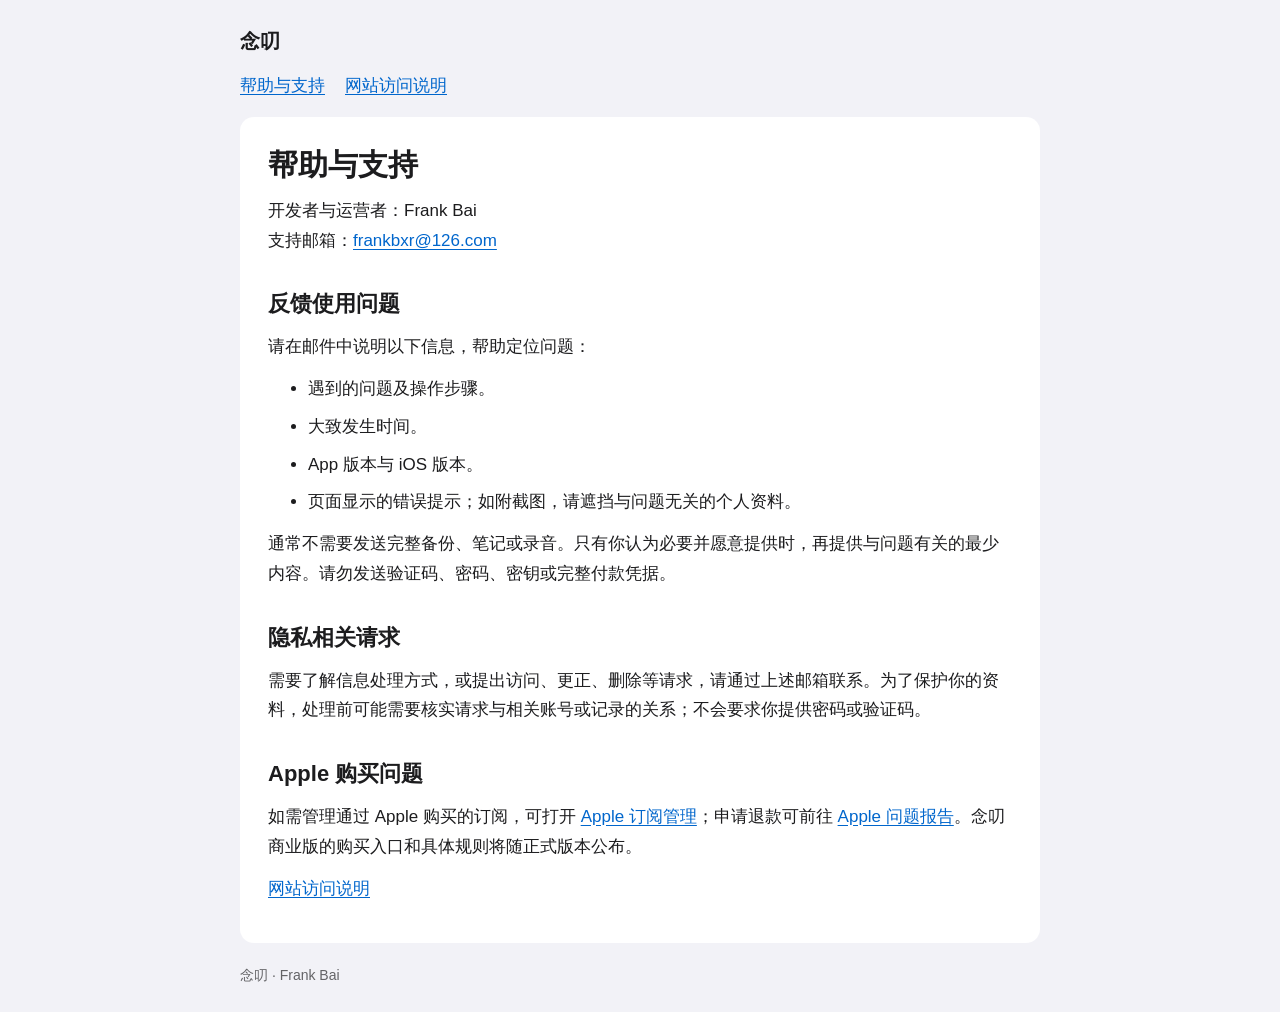
==== support.html @ a97942dc "Add Niandao support website" ====
<!doctype html>
<html lang="zh-CN">
<head>
<meta charset="utf-8">
<meta name="viewport" content="width=device-width, initial-scale=1">
<meta name="description" content="联系念叨 App 开发者，反馈使用问题、获取帮助或提出隐私相关请求。">
<title>帮助与支持 · 念叨</title>
<link rel="stylesheet" href="styles.css">
<link rel="icon" href="favicon.svg" type="image/svg+xml">
</head>
<body>
<header><a class="brand" href="index.html">念叨</a><nav aria-label="页面导航"><a href="support.html" aria-current="page">帮助与支持</a><a href="site-privacy.html">网站访问说明</a></nav></header>
<main>
<h1>帮助与支持</h1>
<p>开发者与运营者：Frank Bai<br>支持邮箱：<a href="mailto:frankbxr@126.com">frankbxr@126.com</a></p>
<h2>反馈使用问题</h2>
<p>请在邮件中说明以下信息，帮助定位问题：</p>
<ul><li>遇到的问题及操作步骤。</li><li>大致发生时间。</li><li>App 版本与 iOS 版本。</li><li>页面显示的错误提示；如附截图，请遮挡与问题无关的个人资料。</li></ul>
<p>通常不需要发送完整备份、笔记或录音。只有你认为必要并愿意提供时，再提供与问题有关的最少内容。请勿发送验证码、密码、密钥或完整付款凭据。</p>
<h2>隐私相关请求</h2>
<p>需要了解信息处理方式，或提出访问、更正、删除等请求，请通过上述邮箱联系。为了保护你的资料，处理前可能需要核实请求与相关账号或记录的关系；不会要求你提供密码或验证码。</p>
<h2>Apple 购买问题</h2>
<p>如需管理通过 Apple 购买的订阅，可打开 <a href="https://apps.apple.com/account/subscriptions">Apple 订阅管理</a>；申请退款可前往 <a href="https://reportaproblem.apple.com/">Apple 问题报告</a>。念叨商业版的购买入口和具体规则将随正式版本公布。</p>
<p><a href="site-privacy.html">网站访问说明</a></p>
</main>
<footer>念叨 · Frank Bai</footer>
</body>
</html>
---- styles.css ----
:root{color-scheme:light dark;--bg:#f2f2f7;--surface:#fff;--text:#1c1c1e;--muted:#636366;--line:#d1d1d6;--link:#0066cc;--notice:#fff4d6}
*{box-sizing:border-box}
body{margin:0;background:var(--bg);color:var(--text);font:17px/1.75 -apple-system,BlinkMacSystemFont,"Segoe UI",sans-serif;overflow-wrap:anywhere}
header,main,footer{width:min(100% - 32px,800px);margin:auto}
header{padding:24px 0 16px}
.brand{font-weight:650;font-size:20px;color:var(--text);text-decoration:none}
nav{display:flex;flex-wrap:wrap;gap:8px 20px;margin-top:12px}
a{color:var(--link);text-underline-offset:3px}
a:focus-visible{outline:3px solid var(--link);outline-offset:4px;border-radius:2px}
main{background:var(--surface);border-radius:14px;padding:28px;margin-bottom:20px}
h1{font-size:30px;line-height:1.3;margin:0 0 8px}
h2{font-size:22px;line-height:1.5;margin:32px 0 12px}
h3{font-size:19px;margin:24px 0 8px}
p,ul,ol{margin:12px 0}
li+li{margin-top:8px}
.meta,footer{color:var(--muted);font-size:14px}
.draft{background:var(--notice);border-radius:8px;padding:12px 16px;margin:20px 0}
.table-wrap{overflow-x:auto}
table{width:100%;border-collapse:collapse;font-size:16px}
th,td{text-align:left;vertical-align:top;padding:10px 8px;border-bottom:1px solid var(--line)}
th{font-weight:600}
footer{padding:0 0 24px}
@media(prefers-color-scheme:dark){:root{--bg:#000;--surface:#1c1c1e;--text:#f2f2f7;--muted:#aeaeb2;--line:#48484a;--link:#64b5ff;--notice:#3a311b}}
@media(max-width:480px){main{padding:20px}h1{font-size:27px}h2{font-size:21px}}
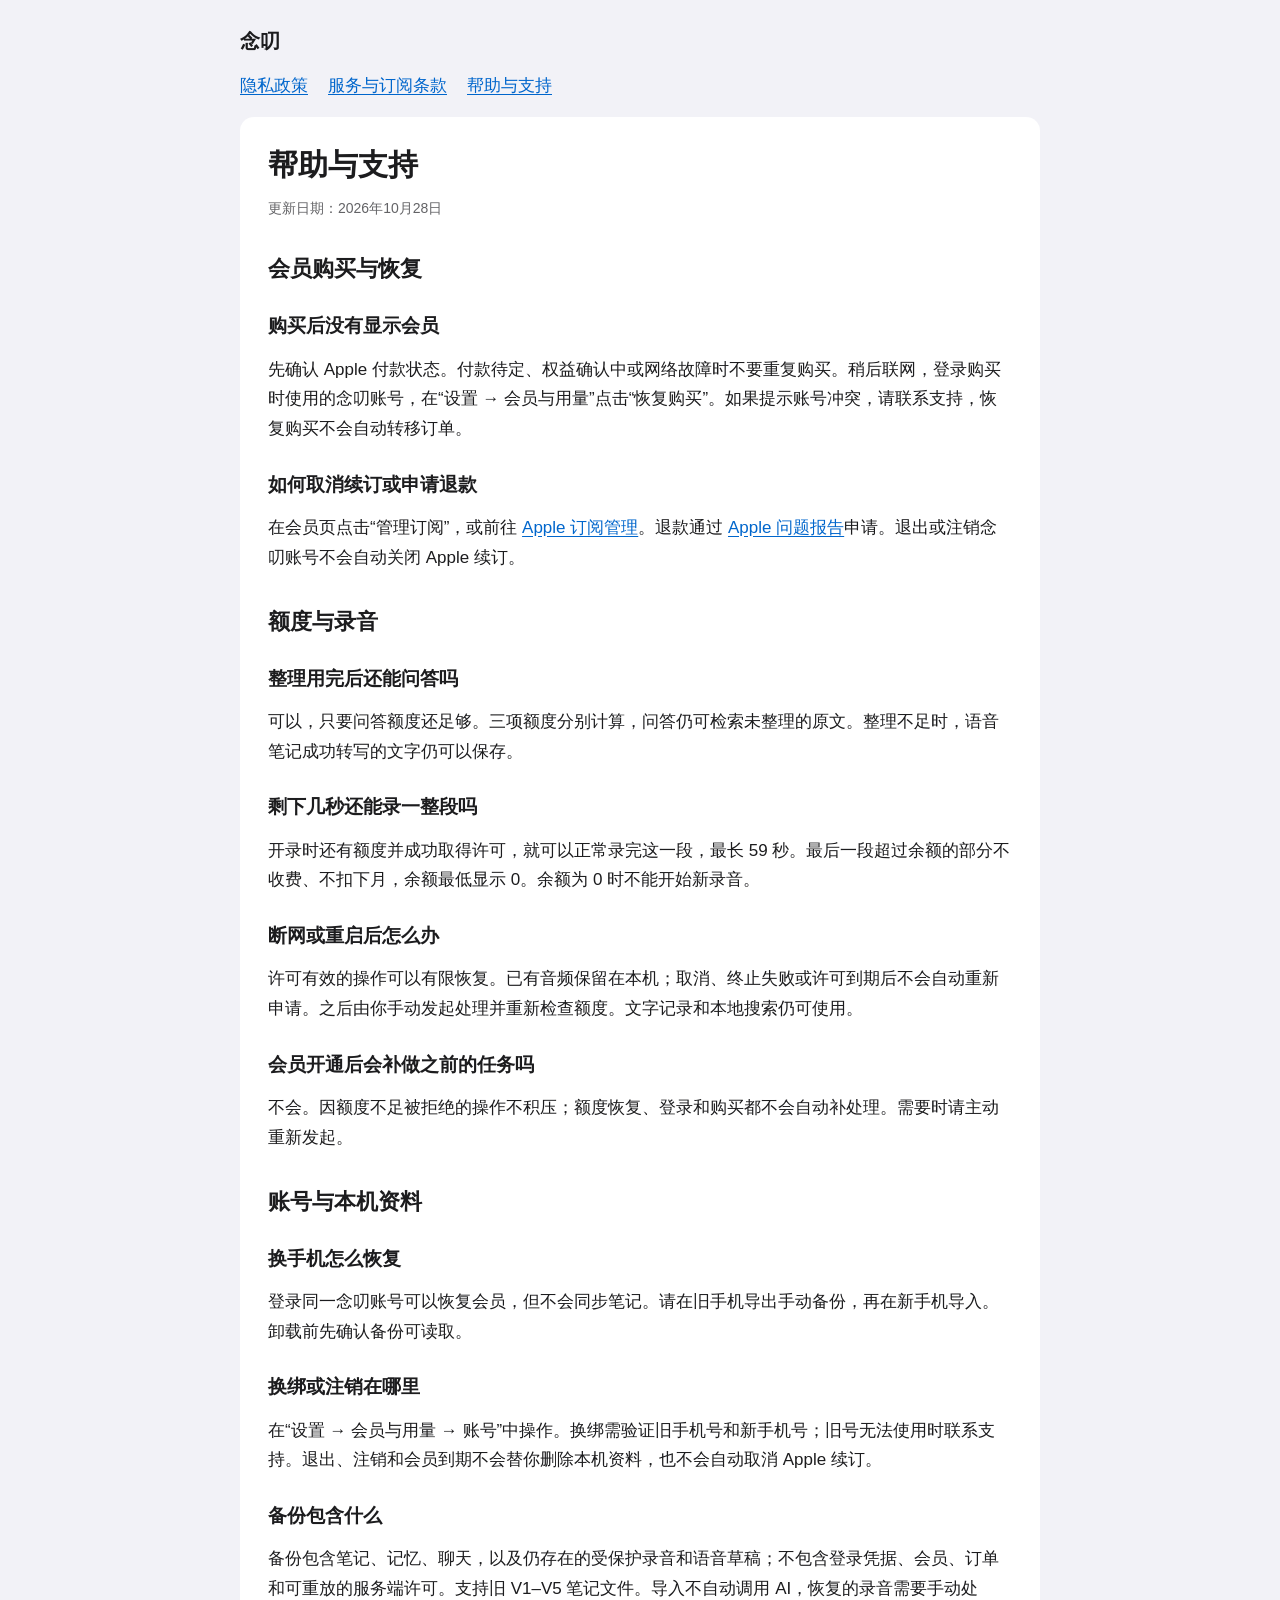
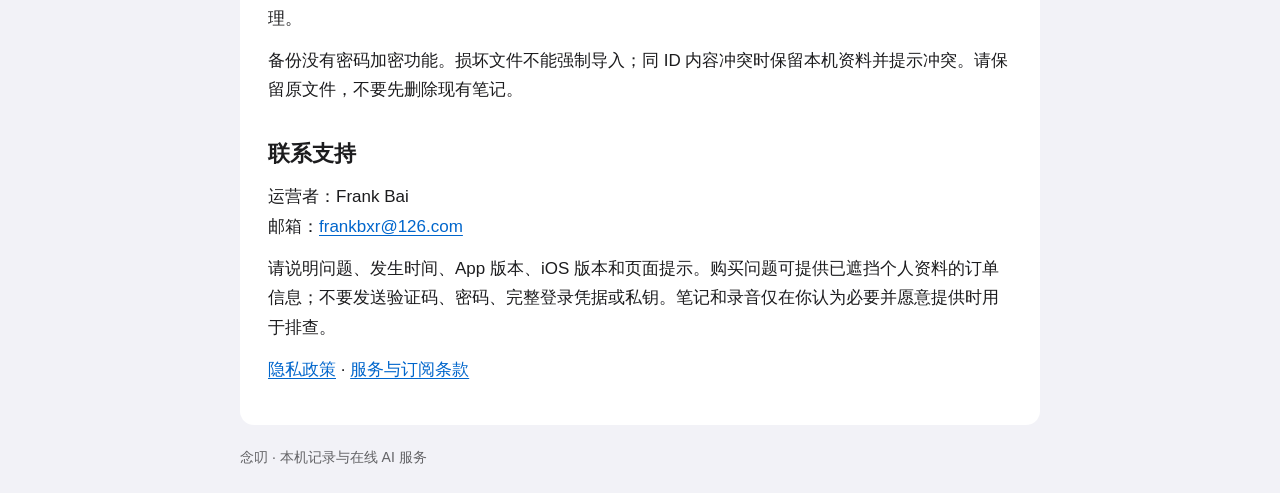
==== commit 18db9d42: "Add files via upload" ====
--- a/support.html
+++ b/support.html
@@ -1,28 +1,25 @@
 <!doctype html>
 <html lang="zh-CN">
-<head>
-<meta charset="utf-8">
-<meta name="viewport" content="width=device-width, initial-scale=1">
-<meta name="description" content="联系念叨 App 开发者，反馈使用问题、获取帮助或提出隐私相关请求。">
-<title>帮助与支持 · 念叨</title>
-<link rel="stylesheet" href="styles.css">
-<link rel="icon" href="favicon.svg" type="image/svg+xml">
-</head>
+<head><meta charset="utf-8"><meta name="viewport" content="width=device-width, initial-scale=1"><title>帮助与支持 · 念叨</title><link rel="stylesheet" href="styles.css"><link rel="icon" href="favicon.svg" type="image/svg+xml"></head>
 <body>
-<header><a class="brand" href="index.html">念叨</a><nav aria-label="页面导航"><a href="support.html" aria-current="page">帮助与支持</a><a href="site-privacy.html">网站访问说明</a></nav></header>
+<header><a class="brand" href="index.html">念叨</a><nav aria-label="页面导航"><a href="privacy.html">隐私政策</a><a href="terms.html">服务与订阅条款</a><a href="support.html" aria-current="page">帮助与支持</a></nav></header>
 <main>
-<h1>帮助与支持</h1>
-<p>开发者与运营者：Frank Bai<br>支持邮箱：<a href="mailto:frankbxr@126.com">frankbxr@126.com</a></p>
-<h2>反馈使用问题</h2>
-<p>请在邮件中说明以下信息，帮助定位问题：</p>
-<ul><li>遇到的问题及操作步骤。</li><li>大致发生时间。</li><li>App 版本与 iOS 版本。</li><li>页面显示的错误提示；如附截图，请遮挡与问题无关的个人资料。</li></ul>
-<p>通常不需要发送完整备份、笔记或录音。只有你认为必要并愿意提供时，再提供与问题有关的最少内容。请勿发送验证码、密码、密钥或完整付款凭据。</p>
-<h2>隐私相关请求</h2>
-<p>需要了解信息处理方式，或提出访问、更正、删除等请求，请通过上述邮箱联系。为了保护你的资料，处理前可能需要核实请求与相关账号或记录的关系；不会要求你提供密码或验证码。</p>
-<h2>Apple 购买问题</h2>
-<p>如需管理通过 Apple 购买的订阅，可打开 <a href="https://apps.apple.com/account/subscriptions">Apple 订阅管理</a>；申请退款可前往 <a href="https://reportaproblem.apple.com/">Apple 问题报告</a>。念叨商业版的购买入口和具体规则将随正式版本公布。</p>
-<p><a href="site-privacy.html">网站访问说明</a></p>
-</main>
-<footer>念叨 · Frank Bai</footer>
-</body>
-</html>
+<h1>帮助与支持</h1><p class="meta">更新日期：2026年10月28日</p>
+<h2>会员购买与恢复</h2>
+<h3>购买后没有显示会员</h3><p>先确认 Apple 付款状态。付款待定、权益确认中或网络故障时不要重复购买。稍后联网，登录购买时使用的念叨账号，在“设置 → 会员与用量”点击“恢复购买”。如果提示账号冲突，请联系支持，恢复购买不会自动转移订单。</p>
+<h3>如何取消续订或申请退款</h3><p>在会员页点击“管理订阅”，或前往 <a href="https://apps.apple.com/account/subscriptions">Apple 订阅管理</a>。退款通过 <a href="https://reportaproblem.apple.com/">Apple 问题报告</a>申请。退出或注销念叨账号不会自动关闭 Apple 续订。</p>
+<h2>额度与录音</h2>
+<h3>整理用完后还能问答吗</h3><p>可以，只要问答额度还足够。三项额度分别计算，问答仍可检索未整理的原文。整理不足时，语音笔记成功转写的文字仍可以保存。</p>
+<h3>剩下几秒还能录一整段吗</h3><p>开录时还有额度并成功取得许可，就可以正常录完这一段，最长 59 秒。最后一段超过余额的部分不收费、不扣下月，余额最低显示 0。余额为 0 时不能开始新录音。</p>
+<h3>断网或重启后怎么办</h3><p>许可有效的操作可以有限恢复。已有音频保留在本机；取消、终止失败或许可到期后不会自动重新申请。之后由你手动发起处理并重新检查额度。文字记录和本地搜索仍可使用。</p>
+<h3>会员开通后会补做之前的任务吗</h3><p>不会。因额度不足被拒绝的操作不积压；额度恢复、登录和购买都不会自动补处理。需要时请主动重新发起。</p>
+<h2>账号与本机资料</h2>
+<h3>换手机怎么恢复</h3><p>登录同一念叨账号可以恢复会员，但不会同步笔记。请在旧手机导出手动备份，再在新手机导入。卸载前先确认备份可读取。</p>
+<h3>换绑或注销在哪里</h3><p>在“设置 → 会员与用量 → 账号”中操作。换绑需验证旧手机号和新手机号；旧号无法使用时联系支持。退出、注销和会员到期不会替你删除本机资料，也不会自动取消 Apple 续订。</p>
+<h3>备份包含什么</h3><p>备份包含笔记、记忆、聊天，以及仍存在的受保护录音和语音草稿；不包含登录凭据、会员、订单和可重放的服务端许可。支持旧 V1–V5 笔记文件。导入不自动调用 AI，恢复的录音需要手动处理。</p><p>备份没有密码加密功能。损坏文件不能强制导入；同 ID 内容冲突时保留本机资料并提示冲突。请保留原文件，不要先删除现有笔记。</p>
+<h2>联系支持</h2>
+<p>运营者：Frank Bai<br>邮箱：<a href="mailto:frankbxr@126.com">frankbxr@126.com</a></p>
+<p>请说明问题、发生时间、App 版本、iOS 版本和页面提示。购买问题可提供已遮挡个人资料的订单信息；不要发送验证码、密码、完整登录凭据或私钥。笔记和录音仅在你认为必要并愿意提供时用于排查。</p>
+<p><a href="privacy.html">隐私政策</a> · <a href="terms.html">服务与订阅条款</a></p>
+</main><footer>念叨 · 本机记录与在线 AI 服务</footer>
+</body></html>
